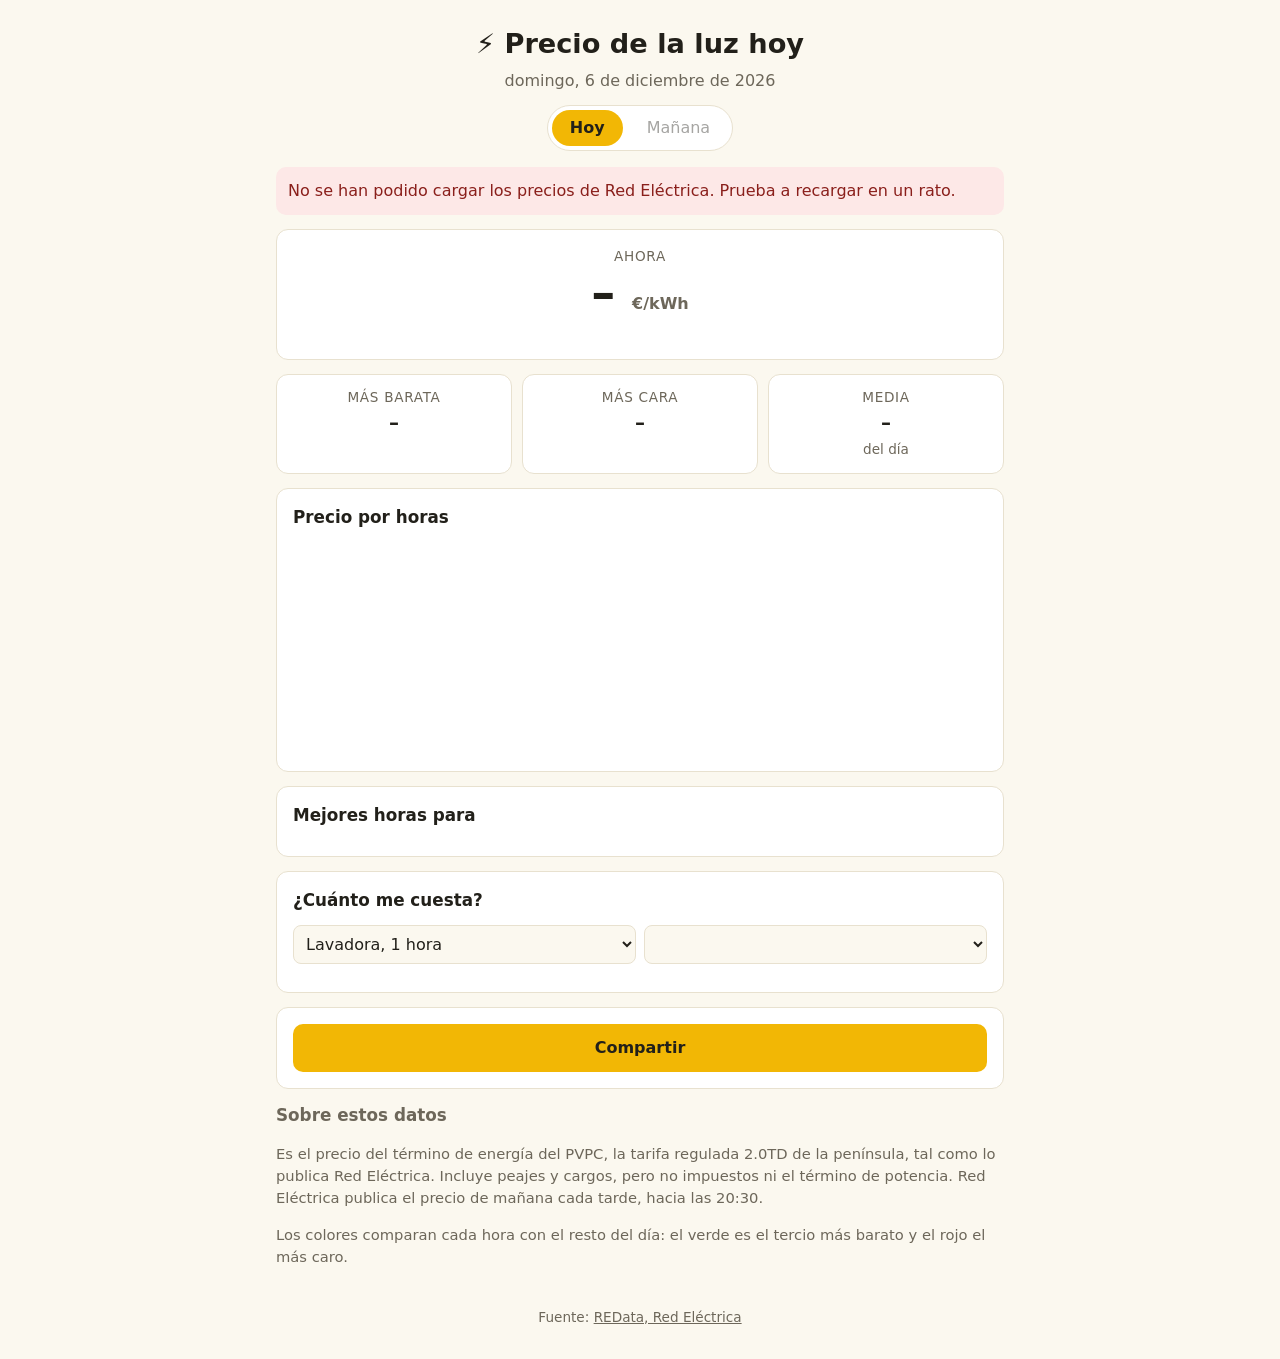
==== index.html @ ccefe530 "Primera versión de precio-luz-hoy Co-Authored-By: Claude Opus 5.5 <noreply@anthropic.com>" ====
<!DOCTYPE html>
<html lang="es">
<head>
<meta charset="UTF-8">
<meta name="viewport" content="width=device-width, initial-scale=1, viewport-fit=cover">
<title>Precio de la luz hoy por horas — PVPC actualizado</title>
<meta name="description" content="Precio de la luz hoy y mañana por horas (PVPC). Hora más barata y más cara, mejores horas para poner la lavadora o cargar el coche. Datos oficiales de Red Eléctrica.">
<link rel="canonical" href="https://adrianezd.github.io/precio-luz-hoy/">
<link rel="icon" type="image/svg+xml" href="favicon.svg">
<link rel="manifest" href="manifest.json">
<meta name="theme-color" content="#f2b705">
<meta property="og:type" content="website">
<meta property="og:title" content="Precio de la luz hoy por horas">
<meta property="og:description" content="Hora más barata, más cara y mejores horas para la lavadora. Datos oficiales de Red Eléctrica.">
<meta property="og:url" content="https://adrianezd.github.io/precio-luz-hoy/">
<meta property="og:locale" content="es_ES">
<link rel="stylesheet" href="style.css">
</head>
<body>
<header class="top">
  <h1>⚡ Precio de la luz <span id="titDia">hoy</span></h1>
  <p class="sub" id="fecha">Cargando datos de Red Eléctrica…</p>
  <div class="tabs">
    <button class="tab activa" data-dia="hoy">Hoy</button>
    <button class="tab" data-dia="manana">Mañana</button>
  </div>
</header>

<main>
  <p id="error" class="aviso" hidden></p>

  <section class="tarjeta ahora" id="bloqueAhora">
    <div class="etq" id="etqAhora">Ahora</div>
    <div class="grande"><span id="precioAhora">–</span> <small>€/kWh</small></div>
    <div class="nivel" id="nivelAhora"></div>
  </section>

  <section class="cifras">
    <div class="tarjeta"><div class="etq">Más barata</div><b id="minP">–</b><span id="minH"></span></div>
    <div class="tarjeta"><div class="etq">Más cara</div><b id="maxP">–</b><span id="maxH"></span></div>
    <div class="tarjeta"><div class="etq">Media</div><b id="medP">–</b><span>del día</span></div>
  </section>

  <section class="tarjeta">
    <h2>Precio por horas</h2>
    <div id="grafica" class="grafica"></div>
  </section>

  <section class="tarjeta">
    <h2>Mejores horas para</h2>
    <ul class="mejores" id="mejores"></ul>
  </section>

  <section class="tarjeta">
    <h2>¿Cuánto me cuesta?</h2>
    <div class="calc">
      <select id="aparato">
        <option value="2|1">Lavadora, 1 hora</option>
        <option value="1.8|1.5">Lavavajillas, 1,5 horas</option>
        <option value="2.5|1">Secadora, 1 hora</option>
        <option value="2|0.5">Horno, 30 minutos</option>
        <option value="1|1">Aire acondicionado, 1 hora</option>
        <option value="7.4|4">Coche eléctrico, 4 horas</option>
      </select>
      <select id="horaCalc"></select>
    </div>
    <p class="resultado" id="coste"></p>
  </section>

  <section class="tarjeta">
    <button class="boton" id="compartir">Compartir</button>
  </section>

  <section class="texto">
    <h2>Sobre estos datos</h2>
    <p>Es el precio del término de energía del PVPC, la tarifa regulada 2.0TD de la península, tal como lo publica Red Eléctrica. Incluye peajes y cargos, pero no impuestos ni el término de potencia. Red Eléctrica publica el precio de mañana cada tarde, hacia las 20:30.</p>
    <p>Los colores comparan cada hora con el resto del día: el verde es el tercio más barato y el rojo el más caro.</p>
  </section>
</main>
<footer>Fuente: <a href="https://www.ree.es/es/apidatos" rel="noopener">REData, Red Eléctrica</a></footer>
<script src="script.js"></script>
</body>
</html>
---- style.css ----
[hidden] { display: none !important; }
:root {
  --bg: #fbf8ef; --card: #fff; --text: #22201a; --muted: #6d675a; --border: #e8e1cf;
  --accent: #f2b705; --bajo: #2f9e6e; --medio: #e0a21b; --alto: #d9534f; --radius: 12px;
}
@media (prefers-color-scheme: dark) {
  :root { --bg: #16150f; --card: #22201a; --text: #f3efe2; --muted: #aaa391; --border: #38342a; }
}
* { box-sizing: border-box; }
body { margin: 0; background: var(--bg); color: var(--text); font: 16px/1.5 system-ui, -apple-system, Segoe UI, Roboto, sans-serif; }
.top { text-align: center; padding: 24px 16px 8px; }
h1 { margin: 0; font-size: 1.7rem; }
h2 { font-size: 1.05rem; margin: 0 0 12px; }
.sub { color: var(--muted); margin: 4px 0 12px; }
.tabs { display: inline-flex; gap: 6px; background: var(--card); border: 1px solid var(--border); border-radius: 999px; padding: 4px; }
.tab { border: 0; background: none; color: var(--text); padding: 6px 18px; border-radius: 999px; font: inherit; cursor: pointer; }
.tab.activa { background: var(--accent); color: #22201a; font-weight: 700; }
.tab:disabled { opacity: .4; cursor: default; }
main { max-width: 760px; margin: 0 auto; padding: 8px 16px 24px; display: grid; gap: 14px; }
.tarjeta { background: var(--card); border: 1px solid var(--border); border-radius: var(--radius); padding: 16px; }
.ahora { text-align: center; }
.etq { color: var(--muted); font-size: .85rem; text-transform: uppercase; letter-spacing: .05em; }
.grande { font-size: 3rem; font-weight: 800; line-height: 1.1; font-variant-numeric: tabular-nums; }
.grande small { font-size: 1rem; font-weight: 600; color: var(--muted); }
.nivel { display: inline-block; margin-top: 6px; padding: 2px 12px; border-radius: 999px; color: #fff; font-weight: 700; font-size: .9rem; }
.cifras { display: grid; grid-template-columns: repeat(3, 1fr); gap: 10px; }
.cifras .tarjeta { text-align: center; padding: 12px 6px; }
.cifras b { display: block; font-size: 1.25rem; font-variant-numeric: tabular-nums; }
.cifras span { color: var(--muted); font-size: .85rem; }
.grafica { display: grid; grid-template-columns: repeat(24, 1fr); align-items: end; gap: 2px; height: 190px; }
.barra { position: relative; border-radius: 3px 3px 0 0; min-height: 4px; }
.barra.actual { outline: 2px solid var(--text); outline-offset: 1px; }
.barra .h { position: absolute; bottom: -20px; left: 50%; transform: translateX(-50%); font-size: .65rem; color: var(--muted); }
.grafica { margin-bottom: 22px; }
.mejores { list-style: none; margin: 0; padding: 0; display: grid; gap: 8px; }
.mejores li { display: flex; justify-content: space-between; gap: 10px; border-bottom: 1px solid var(--border); padding-bottom: 8px; }
.mejores li:last-child { border: 0; }
.calc { display: flex; gap: 8px; flex-wrap: wrap; }
select { flex: 1; min-width: 150px; padding: 8px; border-radius: 8px; border: 1px solid var(--border); background: var(--bg); color: var(--text); font: inherit; }
.resultado { font-size: 1.1rem; margin: 12px 0 0; }
.boton { width: 100%; border: 0; background: var(--accent); color: #22201a; font: inherit; font-weight: 700; padding: 12px; border-radius: 10px; cursor: pointer; }
.aviso { background: #fde8e7; color: #8a1f1b; padding: 12px; border-radius: 10px; margin: 0; }
.texto { color: var(--muted); font-size: .92rem; }
footer { text-align: center; color: var(--muted); font-size: .85rem; padding: 0 16px 32px; }
a { color: inherit; }
@media (max-width: 480px) { .grande { font-size: 2.4rem; } .barra .h { display: none; } .barra:nth-child(6n+1) .h { display: block; } }
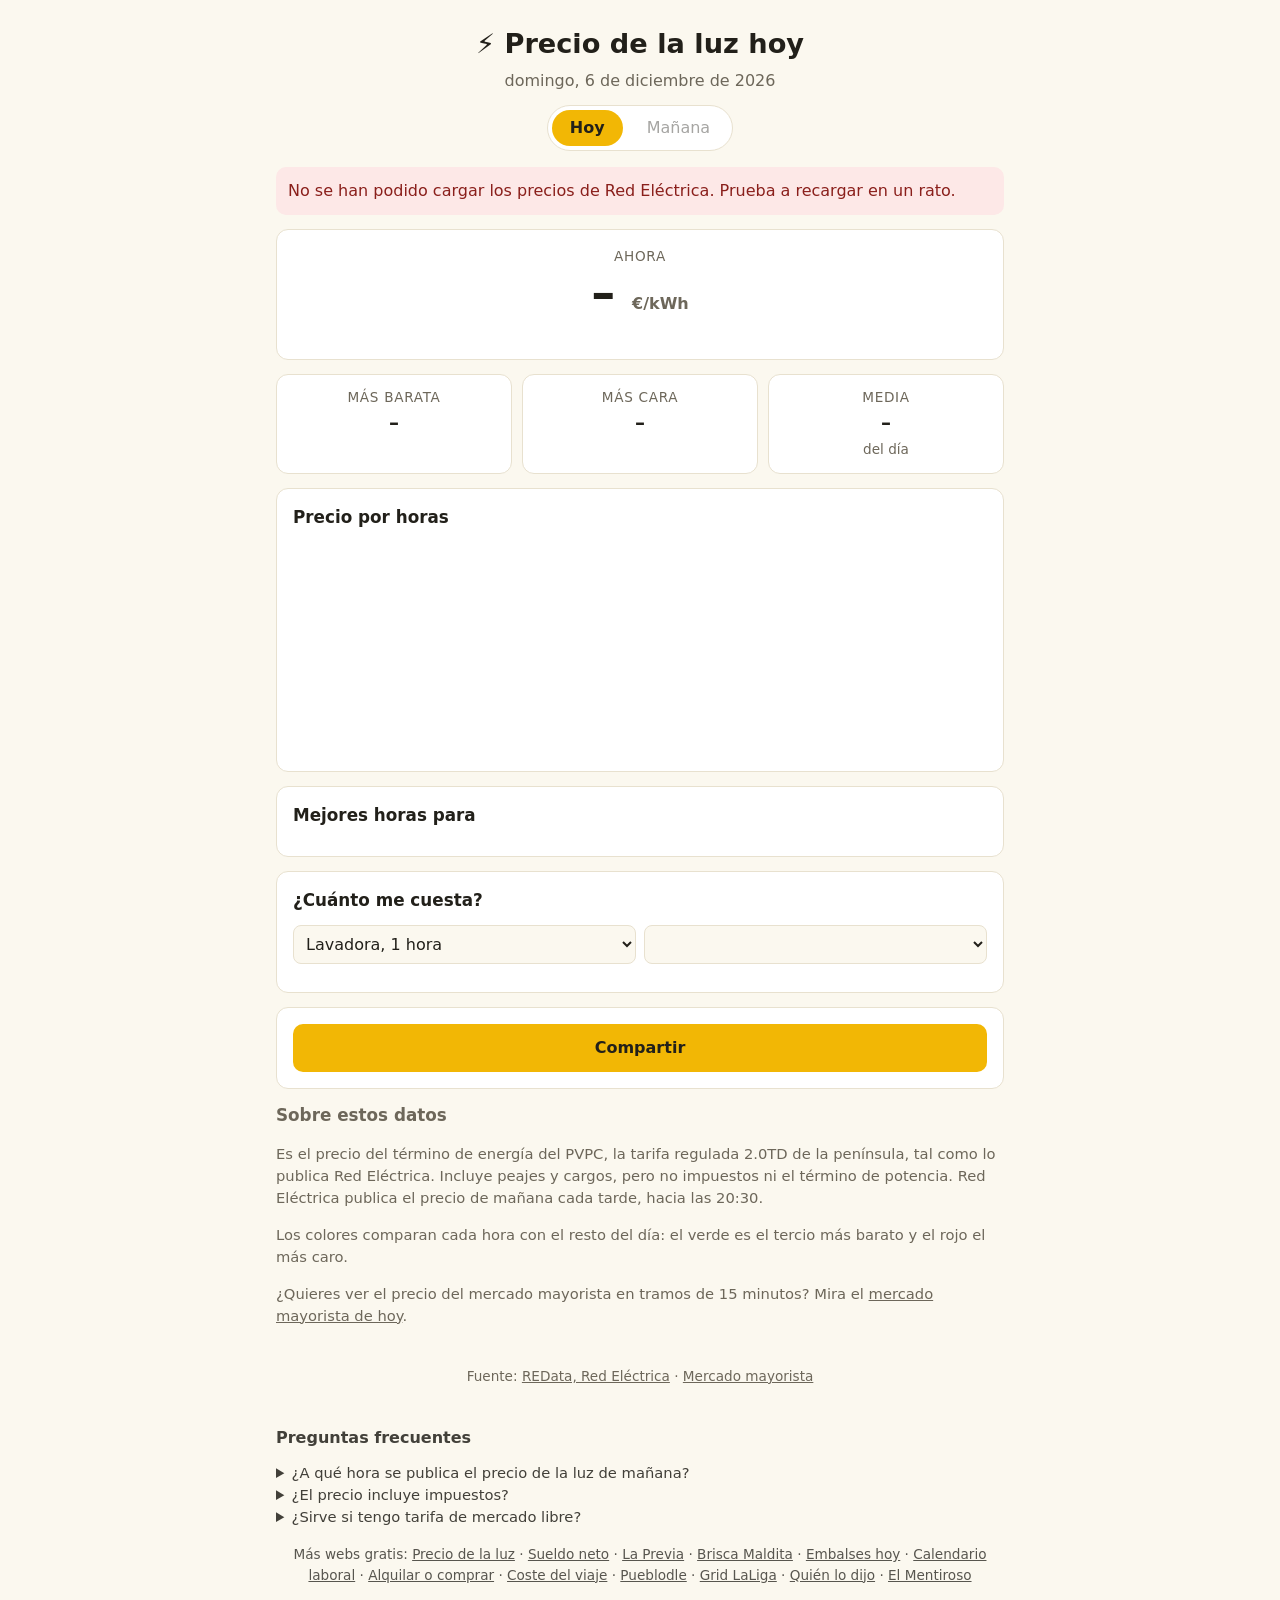
==== commit d1195439: "SEO: preguntas frecuentes, datos estructurados y enlaces entre webs Co-Authored-By: Claude Opus 5.5 " ====
--- a/index.html
+++ b/index.html
@@ -15,6 +15,17 @@
 <meta property="og:url" content="https://adrianezd.github.io/precio-luz-hoy/">
 <meta property="og:locale" content="es_ES">
 <link rel="stylesheet" href="style.css">
+<!-- seo -->
+<meta name="keywords" content="precio luz hoy, precio luz mañana, pvpc, precio luz por horas, hora más barata luz, mercado mayorista">
+<meta name="robots" content="index, follow, max-image-preview:large">
+<meta name="author" content="adrianezd">
+<meta property="og:site_name" content="Precio de la luz hoy">
+<meta property="og:image" content="https://adrianezd.github.io/precio-luz-hoy/favicon.svg">
+<meta name="twitter:card" content="summary">
+<meta name="twitter:title" content="Precio de la luz hoy">
+<meta name="twitter:description" content="Precio de la luz hoy y mañana por horas (PVPC), con la hora más barata y la más cara. Datos oficiales de Red Eléctrica.">
+<script type="application/ld+json">{"@context":"https://schema.org","@graph":[{"@type":"WebApplication","name":"Precio de la luz hoy","url":"https://adrianezd.github.io/precio-luz-hoy/","description":"Precio de la luz hoy y mañana por horas (PVPC), con la hora más barata y la más cara. Datos oficiales de Red Eléctrica.","inLanguage":"es","applicationCategory":"UtilitiesApplication","operatingSystem":"Any","isAccessibleForFree":true,"offers":{"@type":"Offer","price":"0","priceCurrency":"EUR"},"author":{"@type":"Person","name":"adrianezd"}},{"@type":"FAQPage","mainEntity":[{"@type":"Question","name":"¿A qué hora se publica el precio de la luz de mañana?","acceptedAnswer":{"@type":"Answer","text":"Red Eléctrica publica el PVPC del día siguiente cada tarde, hacia las 20:30."}},{"@type":"Question","name":"¿El precio incluye impuestos?","acceptedAnswer":{"@type":"Answer","text":"No. Es el término de energía del PVPC con peajes y cargos, sin IVA, impuesto eléctrico ni término de potencia."}},{"@type":"Question","name":"¿Sirve si tengo tarifa de mercado libre?","acceptedAnswer":{"@type":"Answer","text":"Solo de referencia. Con tarifa libre pagas el precio que marque tu contrato, no el PVPC."}}]}]}</script>
+<!-- /seo -->
 </head>
 <body>
 <header class="top">
@@ -75,9 +86,14 @@
     <h2>Sobre estos datos</h2>
     <p>Es el precio del término de energía del PVPC, la tarifa regulada 2.0TD de la península, tal como lo publica Red Eléctrica. Incluye peajes y cargos, pero no impuestos ni el término de potencia. Red Eléctrica publica el precio de mañana cada tarde, hacia las 20:30.</p>
     <p>Los colores comparan cada hora con el resto del día: el verde es el tercio más barato y el rojo el más caro.</p>
+    <p>¿Quieres ver el precio del mercado mayorista en tramos de 15 minutos? Mira el <a href="mayorista/">mercado mayorista de hoy</a>.</p>
   </section>
 </main>
-<footer>Fuente: <a href="https://www.ree.es/es/apidatos" rel="noopener">REData, Red Eléctrica</a></footer>
+<footer>Fuente: <a href="https://www.ree.es/es/apidatos" rel="noopener">REData, Red Eléctrica</a> · <a href="mayorista/">Mercado mayorista</a></footer>
+<!-- red -->
+<section class="seo-faq" style="max-width:760px;margin:0 auto;padding:8px 16px;font-size:.92rem;opacity:.85"><h2 style="font-size:1rem">Preguntas frecuentes</h2><details><summary>¿A qué hora se publica el precio de la luz de mañana?</summary><p>Red Eléctrica publica el PVPC del día siguiente cada tarde, hacia las 20:30.</p></details><details><summary>¿El precio incluye impuestos?</summary><p>No. Es el término de energía del PVPC con peajes y cargos, sin IVA, impuesto eléctrico ni término de potencia.</p></details><details><summary>¿Sirve si tengo tarifa de mercado libre?</summary><p>Solo de referencia. Con tarifa libre pagas el precio que marque tu contrato, no el PVPC.</p></details></section>
+<nav class="seo-red" style="max-width:760px;margin:0 auto;padding:8px 16px 28px;font-size:.85rem;opacity:.75;text-align:center">Más webs gratis: <a href="https://adrianezd.github.io/precio-luz-hoy/">Precio de la luz</a> · <a href="https://adrianezd.github.io/sueldo-neto/">Sueldo neto</a> · <a href="https://adrianezd.github.io/la-previa/">La Previa</a> · <a href="https://adrianezd.github.io/brisca-maldita/">Brisca Maldita</a> · <a href="https://adrianezd.github.io/embalses-hoy/">Embalses hoy</a> · <a href="https://adrianezd.github.io/calendario-laboral/">Calendario laboral</a> · <a href="https://adrianezd.github.io/alquilar-o-comprar/">Alquilar o comprar</a> · <a href="https://adrianezd.github.io/coste-viaje/">Coste del viaje</a> · <a href="https://adrianezd.github.io/pueblodle/">Pueblodle</a> · <a href="https://adrianezd.github.io/grid-laliga/">Grid LaLiga</a> · <a href="https://adrianezd.github.io/quien-lo-dijo/">Quién lo dijo</a> · <a href="https://adrianezd.github.io/el-mentiroso/">El Mentiroso</a></nav>
+<!-- /red -->
 <script src="script.js"></script>
 </body>
 </html>
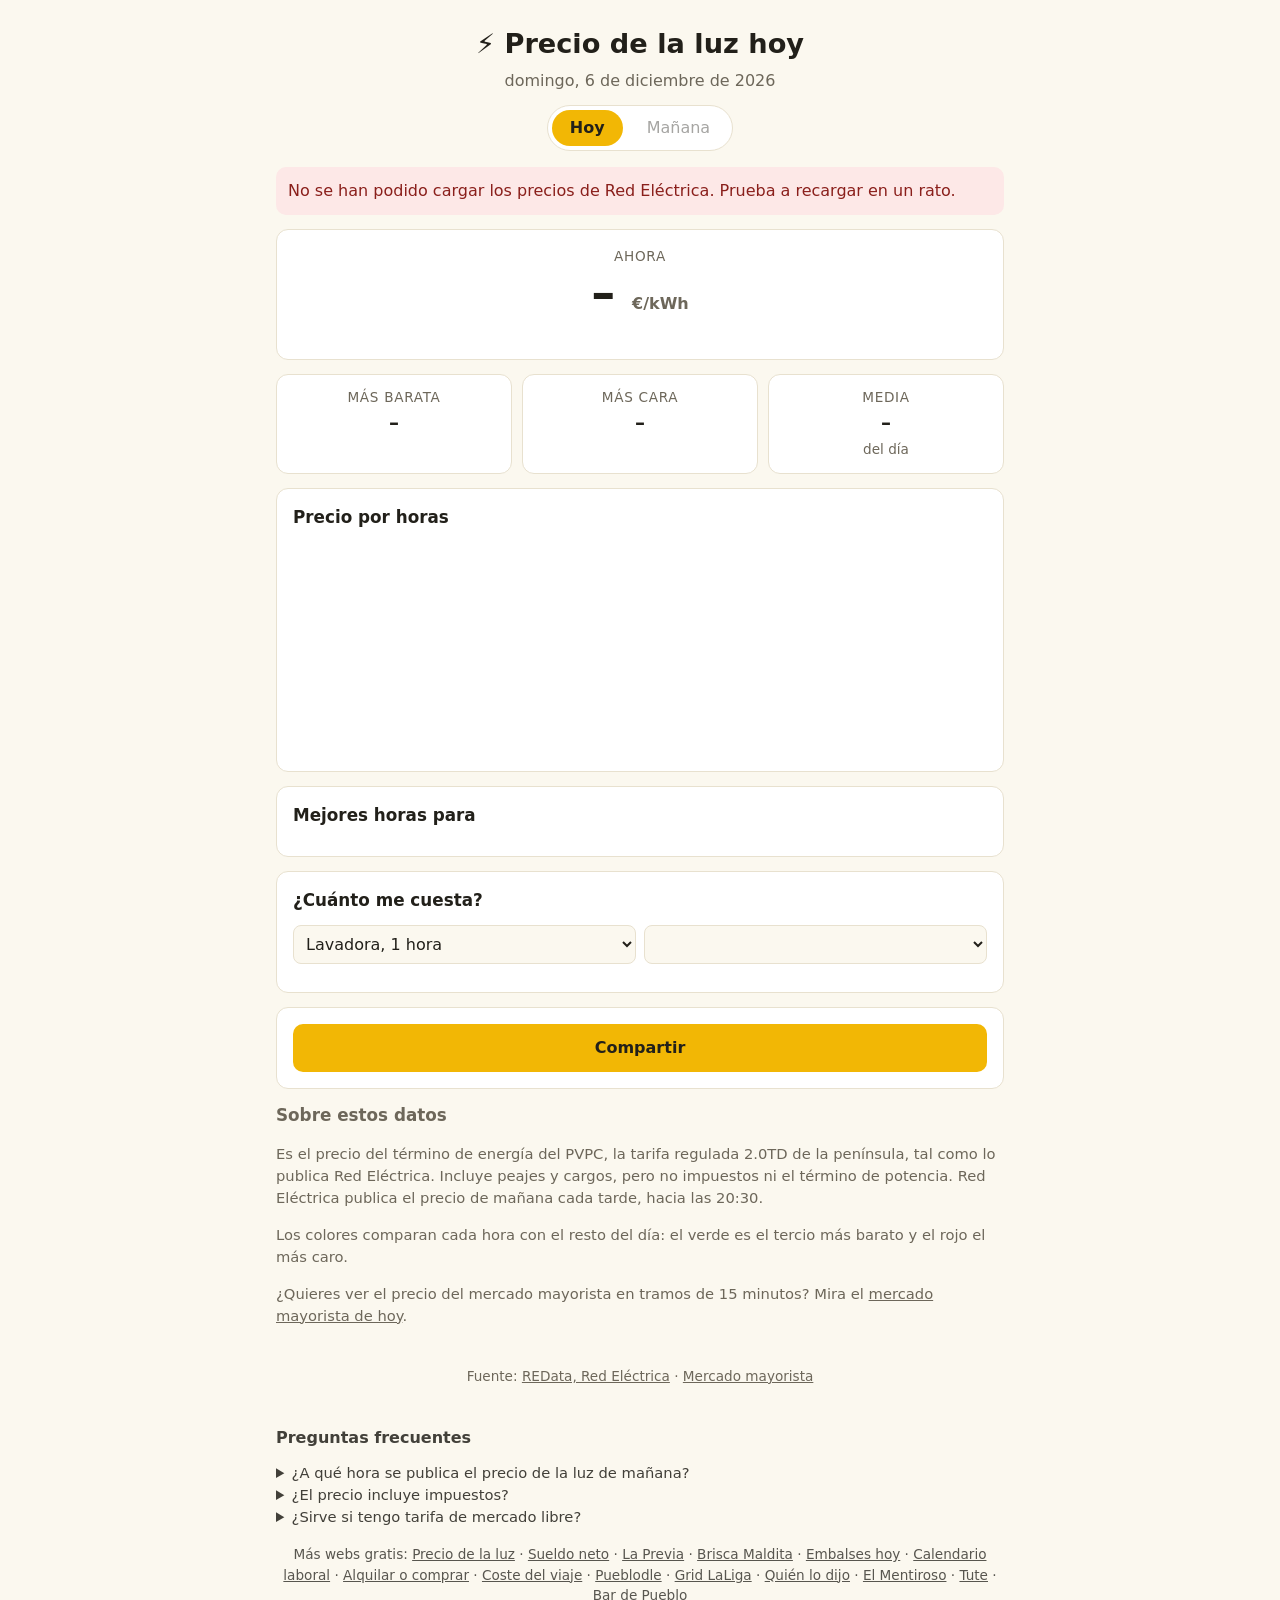
==== commit 6de68aa8: "Enlaces entre webs con el Tute y el Bar de Pueblo Co-Authored-By: Claude Opus 5.5 <noreply@anthropic" ====
--- a/index.html
+++ b/index.html
@@ -92,7 +92,7 @@
 <footer>Fuente: <a href="https://www.ree.es/es/apidatos" rel="noopener">REData, Red Eléctrica</a> · <a href="mayorista/">Mercado mayorista</a></footer>
 <!-- red -->
 <section class="seo-faq" style="max-width:760px;margin:0 auto;padding:8px 16px;font-size:.92rem;opacity:.85"><h2 style="font-size:1rem">Preguntas frecuentes</h2><details><summary>¿A qué hora se publica el precio de la luz de mañana?</summary><p>Red Eléctrica publica el PVPC del día siguiente cada tarde, hacia las 20:30.</p></details><details><summary>¿El precio incluye impuestos?</summary><p>No. Es el término de energía del PVPC con peajes y cargos, sin IVA, impuesto eléctrico ni término de potencia.</p></details><details><summary>¿Sirve si tengo tarifa de mercado libre?</summary><p>Solo de referencia. Con tarifa libre pagas el precio que marque tu contrato, no el PVPC.</p></details></section>
-<nav class="seo-red" style="max-width:760px;margin:0 auto;padding:8px 16px 28px;font-size:.85rem;opacity:.75;text-align:center">Más webs gratis: <a href="https://adrianezd.github.io/precio-luz-hoy/">Precio de la luz</a> · <a href="https://adrianezd.github.io/sueldo-neto/">Sueldo neto</a> · <a href="https://adrianezd.github.io/la-previa/">La Previa</a> · <a href="https://adrianezd.github.io/brisca-maldita/">Brisca Maldita</a> · <a href="https://adrianezd.github.io/embalses-hoy/">Embalses hoy</a> · <a href="https://adrianezd.github.io/calendario-laboral/">Calendario laboral</a> · <a href="https://adrianezd.github.io/alquilar-o-comprar/">Alquilar o comprar</a> · <a href="https://adrianezd.github.io/coste-viaje/">Coste del viaje</a> · <a href="https://adrianezd.github.io/pueblodle/">Pueblodle</a> · <a href="https://adrianezd.github.io/grid-laliga/">Grid LaLiga</a> · <a href="https://adrianezd.github.io/quien-lo-dijo/">Quién lo dijo</a> · <a href="https://adrianezd.github.io/el-mentiroso/">El Mentiroso</a></nav>
+<nav class="seo-red" style="max-width:760px;margin:0 auto;padding:8px 16px 28px;font-size:.85rem;opacity:.75;text-align:center">Más webs gratis: <a href="https://adrianezd.github.io/precio-luz-hoy/">Precio de la luz</a> · <a href="https://adrianezd.github.io/sueldo-neto/">Sueldo neto</a> · <a href="https://adrianezd.github.io/la-previa/">La Previa</a> · <a href="https://adrianezd.github.io/brisca-maldita/">Brisca Maldita</a> · <a href="https://adrianezd.github.io/embalses-hoy/">Embalses hoy</a> · <a href="https://adrianezd.github.io/calendario-laboral/">Calendario laboral</a> · <a href="https://adrianezd.github.io/alquilar-o-comprar/">Alquilar o comprar</a> · <a href="https://adrianezd.github.io/coste-viaje/">Coste del viaje</a> · <a href="https://adrianezd.github.io/pueblodle/">Pueblodle</a> · <a href="https://adrianezd.github.io/grid-laliga/">Grid LaLiga</a> · <a href="https://adrianezd.github.io/quien-lo-dijo/">Quién lo dijo</a> · <a href="https://adrianezd.github.io/el-mentiroso/">El Mentiroso</a> · <a href="https://adrianezd.github.io/tute/">Tute</a> · <a href="https://adrianezd.github.io/bar-de-pueblo/">Bar de Pueblo</a></nav>
 <!-- /red -->
 <script src="script.js"></script>
 </body>
